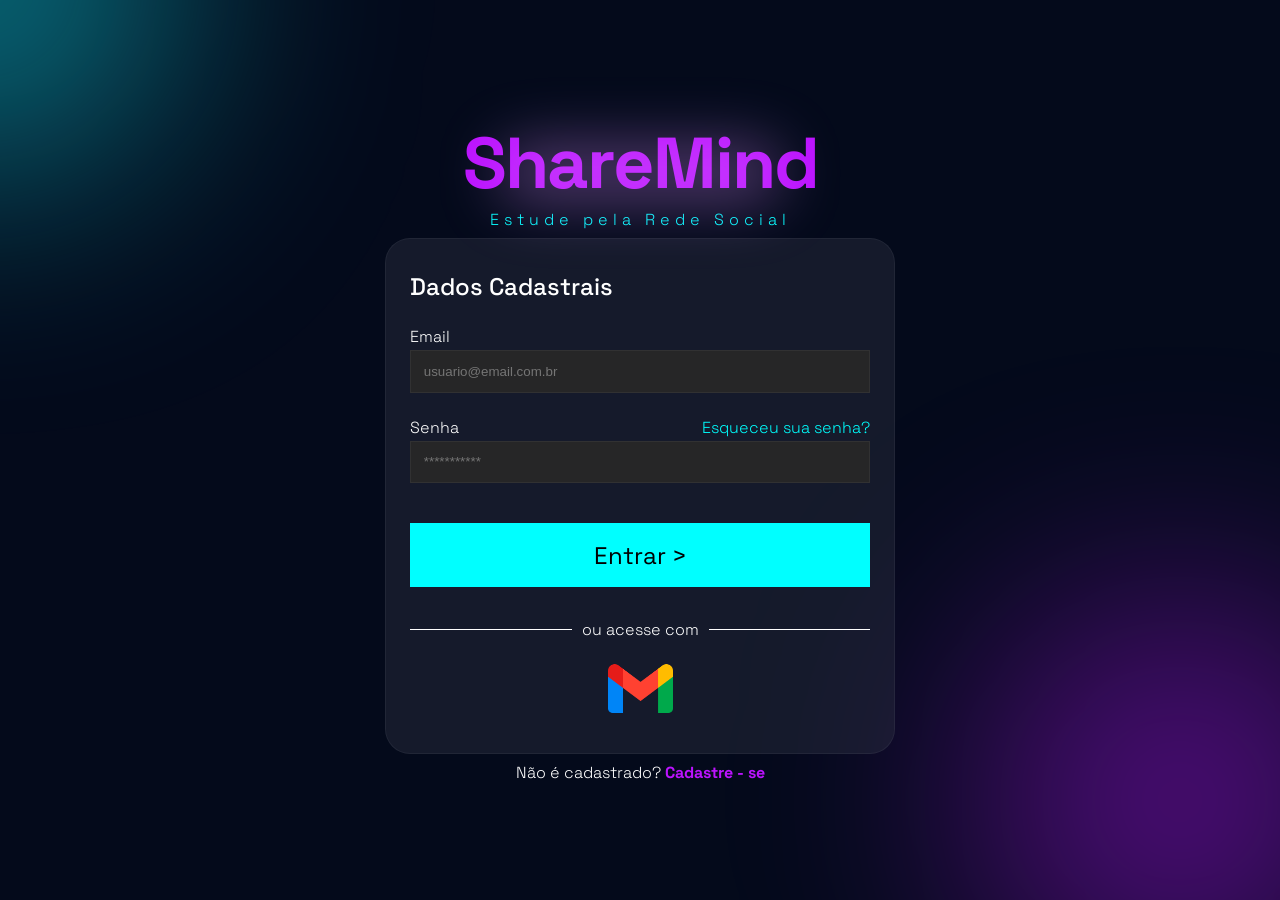
==== index.html @ a0105c67 "criaçao Page e Css ( Cadastro e Feed )" ====
<!DOCTYPE html>
<html lang="pt-br">
<head>
    <meta charset="UTF-8">
    <meta name="viewport" content="width=device-width, initial-scale=1.0">
    <!-- fonts -->
    <link href="https://fonts.googleapis.com/css2?family=Space+Grotesk:wght@300;400;500;600;700&family=Manrope:wght@300;400;500;600;700&display=swap" rel="stylesheet" >
    
    <!-- css -->
    <link rel="stylesheet" href="css/style.css">
    <title>Miet - Estude pela Rede Social</title>
</head>
<body>
    <!-- balls BG -->
    <div class="balls">
        <div class="ball"></div>
        <div class="ball"></div>
    </div>
    
    <!-- MAIN -->
    <main class="login_container">
        <header class="login_header">
            <div class="neon_title">
            </div>
            <h1 class="login_title">ShareMind</h1>
            <h4 class="login_subtitle">Estude pela Rede Social</h4>
        </header>
        <section class="login_box">
            <!-- Fromulário -->
            <form class="login_form" action="#" method="post">
                <h2>Dados Cadastrais</h2>
                <div class="field">
                    <label for="nome">Email</label>
                    <input type="text" id="email" name="email" placeholder="usuario@email.com.br" required>
                </div>
                
                <div class="field">
                    <div class="field_password">
                        <label for="senha">Senha</label>
                        <a href="#">Esqueceu sua senha?</a>
                    </div>
                    <input type="password" id="senha" name="senha" placeholder="***********" required>
                </div>
                
                <button class="login_btn" type="submit">Entrar ></button>
            </form>
            
            <div class="login_footer">
                <div class="divisor">
                    <p> ou acesse com </p>
                </div>

                <figure class="access_gmail">
                    <img src="assets/icons/gmail.png" alt="link para conexão via Gmail">
                </figure>
            </div>
        </section>
        <h4>Não é cadastrado? <span><a href="pages/cadastro.html">Cadastre - se</a></span></h4>
    </main>
    
</body>
</html>
---- css/style.css ----
:root {
    /* cores */
    --primary_color: #BC13FE;
    --secondary_color: #00FFFF;
    --neutral_color: #040a1b; /* alterei achei melhor */
    --cards_color: #1A191B;
    --borderCards_color: rgb(255 255 255 / 0.05);
    --cell_color: #262627;
    --light_color: #ffffff;
    --teste: #050A18;

    --fontPrimary: "Space Grotesk", sans-serif;
}



* {
    margin: 0;
    padding: 0;
    box-sizing: border-box;
    text-decoration: none;

}

body {
    background-color: var(--neutral_color);
    position: relative;
    color: #ffffff;
    font-family: var(--fontPrimary);
    z-index: 2;
}

.balls {
    position: fixed;
    inset: 0;
    overflow: hidden;
    width: 100%;
    height: 100%;
    z-index: -1;


    & .ball {
        position: absolute;
        width: 400px;
        height: 400px;
        border-radius: 50%;
        filter: blur(120px);
        opacity: 1;
        animation: moveBalls 10s ease infinite alternate;
    transition: transform 3s ease-in-out;
        
        &:nth-child(1) {
            background-color: #0ff0fc74;
            /* background-color: #bb13fe6f; */
            top: -220px;
            left: -220px;
            z-index: 0;
            animation-duration: 18s;

        }
        &:nth-child(2) {
            background-color: #bb13fe6f;
            /* background-color: #0ff0fc74; */
            bottom: -100px;
            right: -100px;
            z-index: 0;
            animation-duration: 25s;
        }
    }
}

@keyframes moveBalls {
    0% {
        transform: translate(0, 0);
    }
    25% {
        transform: translate(200px, -150px);
    }
    50% {
        transform: translate(-150px, 200px);
    }
    75% {
        transform: translate(300px, 100px);
    }
    100% {
        transform: translate(-200px, -100px);
    }
}

/* ======================================================================================
                                        Page LOGIN
========================================================================================*/

.login_container {
    display: flex;
    flex-direction: column;
    align-items: center;
    justify-content: center;
    position: relative;
    gap: 0.5rem;
    min-height: 100vh;
    
    .login_header {
        text-align: center;
        position: relative;

        .neon_title {
            position: absolute;
            margin: 30px auto;
            
            width: 80%;
            height: 60px;
            inset: -4px;
            background-color: rgba(221, 142, 255, 0.349);
            filter: blur(30px);
            border-radius: 60px;
            opacity: 1;
            transition: all 0.4s ease-in-out;

            &:hover {
                opacity: 1;
                transform: scale(1.3);
                background-color: rgba(221, 142, 255, 0.458);

            }
        }
        
        .login_title {
            color: var(--primary_color);
            font-size: 4.5rem;
            z-index: 1;
            font-family: "Space Grotesk", sans-serif;
            letter-spacing: -2px;
        }
        .login_subtitle {
            color: var(--secondary_color);
            font-size: 1rem;
            font-weight: lighter;
            letter-spacing: 5px;
        }

    }
    .login_box {
        width: 85%;
        background-color: #2f34446b;
        border: 1px solid var(--borderCards_color);
        border-radius: 25px;
        display: flex;
        flex-direction: column;
        padding: 2rem 1.5rem;
        font-weight: lighter;
        

        .login_form {
            display: flex;
            flex-direction: column;
            gap: 1.5rem;
            border: none;
            font-weight: lighter;

            h2 {
                color: var(--light_color);
                font-weight: 500;
                
            }
    
            .field {
                width: 100%;
                display: flex;
                flex-direction: column;
                justify-content: space-between;
                gap: 0.2rem;

                input {
                    padding: .8rem;
                    border: 1px solid var(--borderCards_color);
                    /* border-radius: 1rem; */
                    background-color: var(--cell_color);
                    color: #4848498e;
                    
                }
                
                .field_password {
                    display: flex;
                    justify-content: space-between;
                    gap: 0.5rem;
    
                    a {
                        color: var(--secondary_color);
                    }
    
    
                }
            }
            .login_btn {
                font-size: 1.5rem;
                font-family: var(--fontPrimary) ;
                height: 4rem;
                margin-top: 1rem;
                background-color: var(--secondary_color);
                border: none;
            }

        }
        .login_footer {
            margin-top: 2rem;
            width: 100%;
            .divisor {
                display: flex;
                align-items: center;
                gap: 10px;

                
                &::before, &::after {
                    content: "";
                    height: 1px;   
                    flex: 1;
                    background-color: var(--light_color)
                }

                p {
                    margin: 0;
                }
            }

            .access_gmail {
                margin-top: 1rem;
                display: flex;
                align-items: center;
                justify-content: center;
                width: 100%;

                img {
                    width: 65px;
                    height: 65px;
                }
            }
        }
    }
    h4 {
        font-weight: lighter;
        
        span a {
            color: var(--primary_color);
            font-weight: 700;

        }
    }
}

/* ======================================================================================
                                    RESPONSIVE Page LOGIN
========================================================================================*/
@media (min-width: 768px) {
    .login_container {
        max-width: 600px;
        width: 100%;
        margin: 0 auto;
    }
}
/* ======================================================================================== */
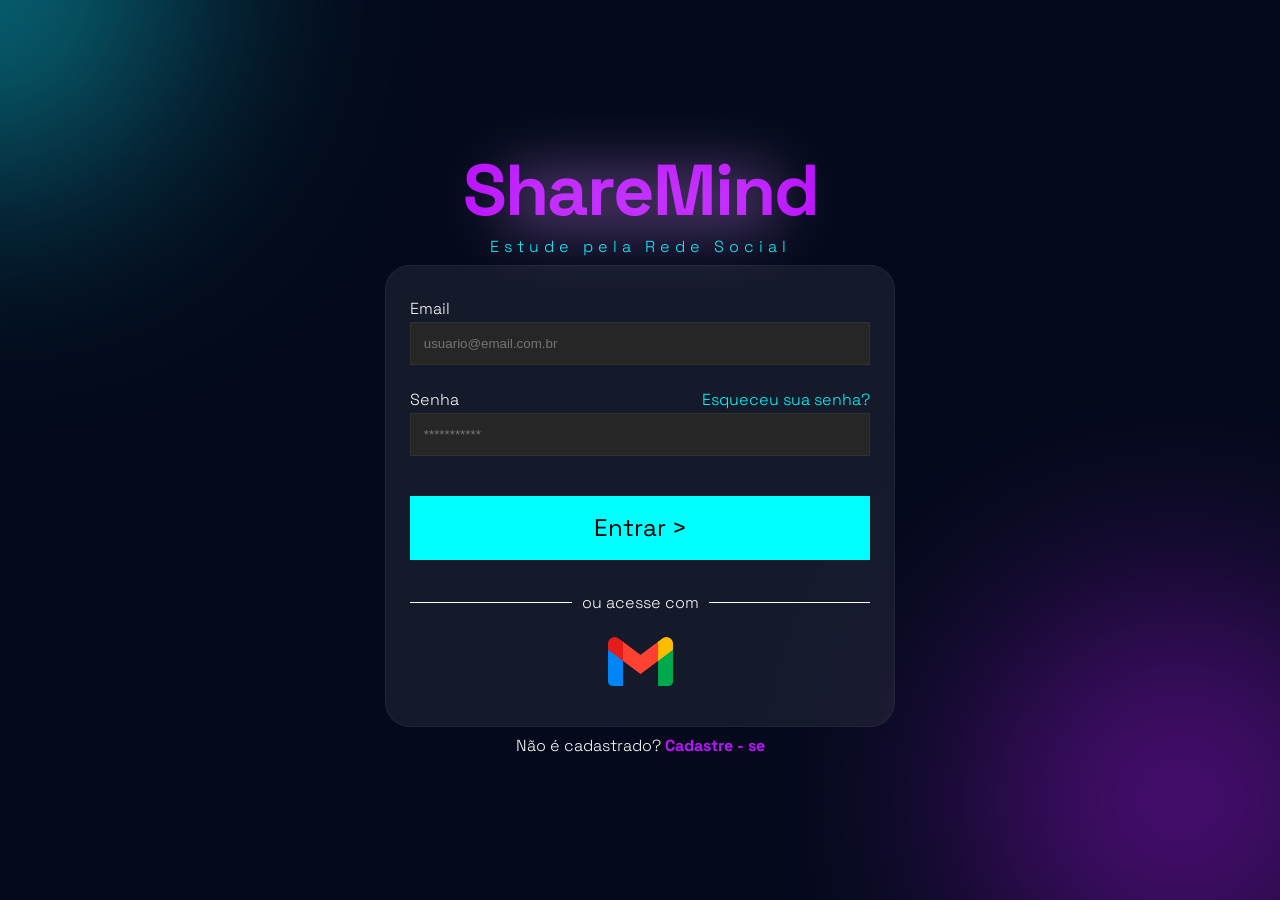
==== commit 4daf58c7: "implementação Page Cadastro v1" ====
--- a/index.html
+++ b/index.html
@@ -26,9 +26,9 @@
             <h4 class="login_subtitle">Estude pela Rede Social</h4>
         </header>
         <section class="login_box">
-            <!-- Fromulário -->
+            <!-- Formulário -->
             <form class="login_form" action="#" method="post">
-                <h2>Dados Cadastrais</h2>
+
                 <div class="field">
                     <label for="nome">Email</label>
                     <input type="text" id="email" name="email" placeholder="usuario@email.com.br" required>
--- a/css/style.css
+++ b/css/style.css
@@ -90,7 +90,6 @@
 /* ======================================================================================
                                         Page LOGIN
 ========================================================================================*/
-
 .login_container {
     display: flex;
     flex-direction: column;
@@ -200,8 +199,8 @@
                 background-color: var(--secondary_color);
                 border: none;
             }
-
-        }
+        }
+        
         .login_footer {
             margin-top: 2rem;
             width: 100%;
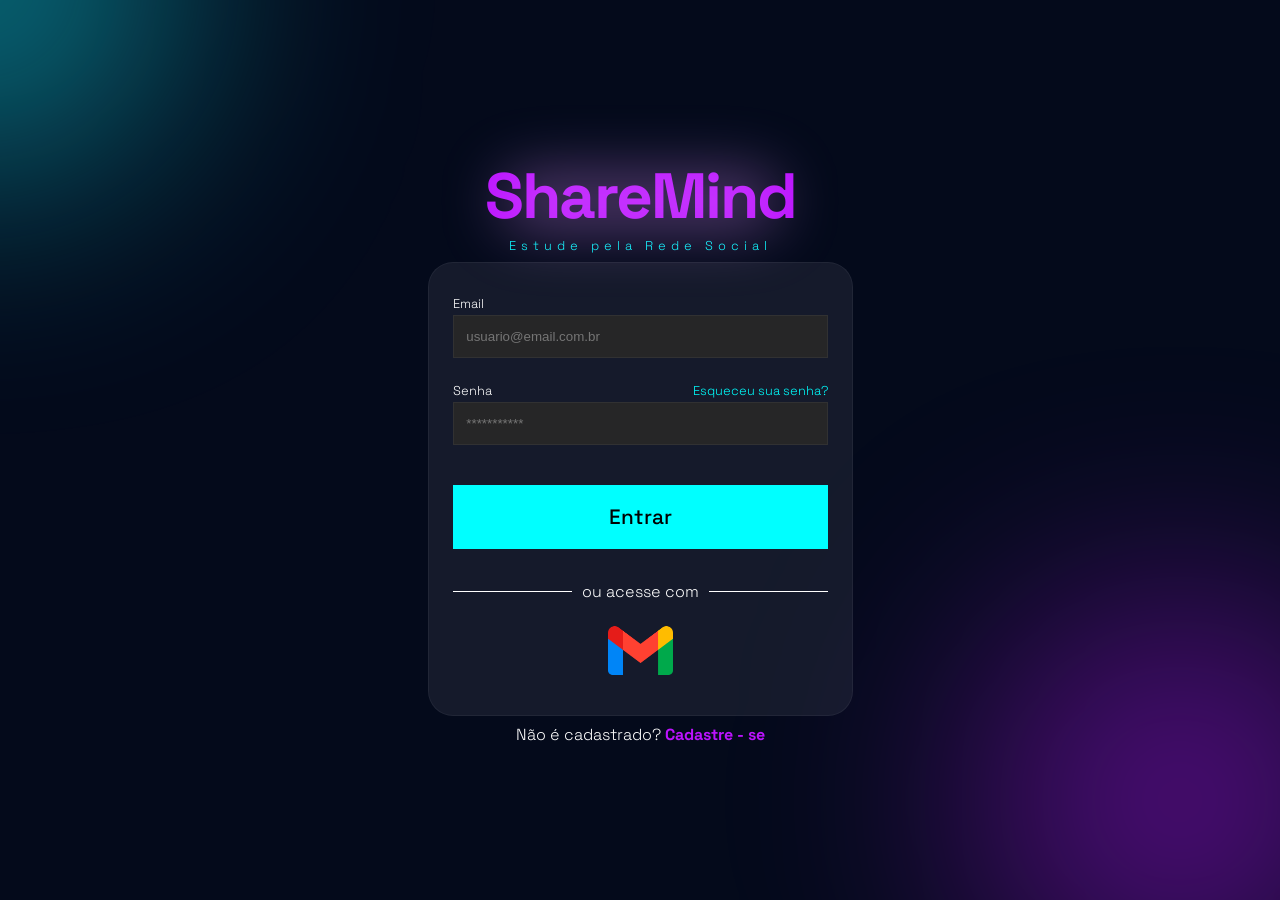
==== commit 9721e75b: "arrowBack e ajustes container" ====
--- a/index.html
+++ b/index.html
@@ -19,6 +19,7 @@
     
     <!-- MAIN -->
     <main class="login_container">
+        
         <header class="login_header">
             <div class="neon_title">
             </div>
@@ -42,7 +43,7 @@
                     <input type="password" id="senha" name="senha" placeholder="***********" required>
                 </div>
                 
-                <button class="login_btn" type="submit">Entrar ></button>
+                <button class="login_btn" type="submit">Entrar</button>
             </form>
             
             <div class="login_footer">
--- a/css/style.css
+++ b/css/style.css
@@ -99,15 +99,16 @@
     gap: 0.5rem;
     min-height: 100vh;
     
+
     .login_header {
         text-align: center;
         position: relative;
 
         .neon_title {
             position: absolute;
-            margin: 30px auto;
+            margin: 20px auto;
             
-            width: 80%;
+            width: 90%;
             height: 60px;
             inset: -4px;
             background-color: rgba(221, 142, 255, 0.349);
@@ -118,7 +119,8 @@
 
             &:hover {
                 opacity: 1;
-                transform: scale(1.3);
+                transform: scale(1.2);
+                filter: blur(40px);
                 background-color: rgba(221, 142, 255, 0.458);
 
             }
@@ -126,14 +128,14 @@
         
         .login_title {
             color: var(--primary_color);
-            font-size: 4.5rem;
+            font-size: 4rem;
             z-index: 1;
             font-family: "Space Grotesk", sans-serif;
             letter-spacing: -2px;
         }
         .login_subtitle {
             color: var(--secondary_color);
-            font-size: 1rem;
+            font-size: .8rem;
             font-weight: lighter;
             letter-spacing: 5px;
         }
@@ -169,6 +171,7 @@
                 flex-direction: column;
                 justify-content: space-between;
                 gap: 0.2rem;
+                font-size: .8rem;
 
                 input {
                     padding: .8rem;
@@ -192,7 +195,8 @@
                 }
             }
             .login_btn {
-                font-size: 1.5rem;
+                font-size: 1.3rem;
+                font-weight: 500;
                 font-family: var(--fontPrimary) ;
                 height: 4rem;
                 margin-top: 1rem;
@@ -252,7 +256,7 @@
 ========================================================================================*/
 @media (min-width: 768px) {
     .login_container {
-        max-width: 600px;
+        max-width: 500px;
         width: 100%;
         margin: 0 auto;
     }
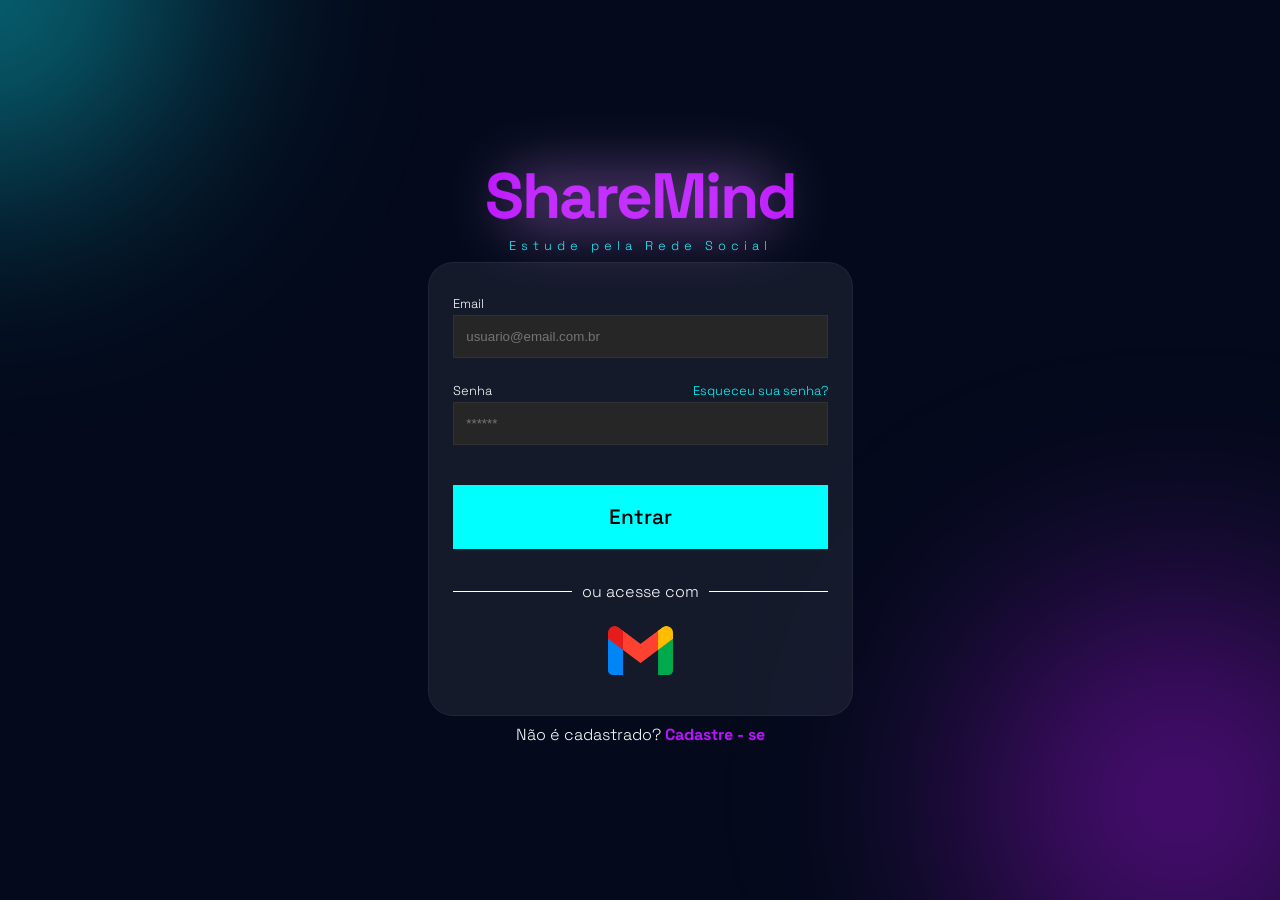
==== commit 22002356: "criaçao arq auth.js e api.js" ====
--- a/index.html
+++ b/index.html
@@ -7,8 +7,8 @@
     <link href="https://fonts.googleapis.com/css2?family=Space+Grotesk:wght@300;400;500;600;700&family=Manrope:wght@300;400;500;600;700&display=swap" rel="stylesheet" >
     
     <!-- css -->
-    <link rel="stylesheet" href="css/style.css">
-    <title>Miet - Estude pela Rede Social</title>
+    <link rel="stylesheet" href="css/global.css">
+    <title>ShareMind - Estude pela Rede Social</title>
 </head>
 <body>
     <!-- balls BG -->
@@ -28,7 +28,7 @@
         </header>
         <section class="login_box">
             <!-- Formulário -->
-            <form class="login_form" action="#" method="post">
+            <form id="login_form" class="login_form" action="#" method="post">
 
                 <div class="field">
                     <label for="nome">Email</label>
@@ -40,10 +40,10 @@
                         <label for="senha">Senha</label>
                         <a href="#">Esqueceu sua senha?</a>
                     </div>
-                    <input type="password" id="senha" name="senha" placeholder="***********" required>
+                    <input type="password" id="senha" name="senha" placeholder="******" required>
                 </div>
                 
-                <button class="login_btn" type="submit">Entrar</button>
+                <button id="login_btn" class="login_btn" type="submit">Entrar</button>
             </form>
             
             <div class="login_footer">
@@ -56,7 +56,7 @@
                 </figure>
             </div>
         </section>
-        <h4>Não é cadastrado? <span><a href="pages/cadastro.html">Cadastre - se</a></span></h4>
+        <h4>Não é cadastrado? <span><a href="pages/cad.html">Cadastre - se</a></span></h4>
     </main>
     
 </body>
--- a/css/global.css
+++ b/css/global.css
@@ -0,0 +1,265 @@
+:root {
+    /* cores */
+    --primary_color: #BC13FE;
+    --primaryLight_color: rgba(221, 142, 255, 0.458);
+    --secondary_color: #00FFFF;
+    --secondaryLight_color: #0ff0fc74;
+    --neutral_color: #040a1b; /* alterei achei melhor */
+    --cards_color: #1A191B;
+    --borderCards_color: rgb(255 255 255 / 0.05);
+    --cell_color: #262627;
+    --light_color: #ffffff;
+    --teste: #050A18;
+
+    --fontPrimary: "Space Grotesk", sans-serif;
+}
+
+
+
+* {
+    margin: 0;
+    padding: 0;
+    box-sizing: border-box;
+    text-decoration: none;
+
+}
+
+body {
+    background-color: var(--neutral_color);
+    position: relative;
+    color: #ffffff;
+    font-family: var(--fontPrimary);
+    z-index: 2;
+}
+
+.balls {
+    position: fixed;
+    inset: 0;
+    overflow: hidden;
+    width: 100%;
+    height: 100%;
+    z-index: -1;
+
+
+    & .ball {
+        position: absolute;
+        width: 400px;
+        height: 400px;
+        border-radius: 50%;
+        filter: blur(120px);
+        opacity: 1;
+        animation: moveBalls 10s ease infinite alternate;
+    transition: transform 3s ease-in-out;
+        
+        &:nth-child(1) {
+            background-color: #0ff0fc74;
+            /* background-color: #bb13fe6f; */
+            top: -220px;
+            left: -220px;
+            z-index: 0;
+            animation-duration: 18s;
+
+        }
+        &:nth-child(2) {
+            background-color: #bb13fe6f;
+            /* background-color: #0ff0fc74; */
+            bottom: -100px;
+            right: -100px;
+            z-index: 0;
+            animation-duration: 25s;
+        }
+    }
+}
+
+@keyframes moveBalls {
+    0% {
+        transform: translate(0, 0);
+    }
+    25% {
+        transform: translate(200px, -150px);
+    }
+    50% {
+        transform: translate(-150px, 200px);
+    }
+    75% {
+        transform: translate(300px, 100px);
+    }
+    100% {
+        transform: translate(-200px, -100px);
+    }
+}
+
+/* ======================================================================================
+                                        Page LOGIN
+========================================================================================*/
+.login_container {
+    display: flex;
+    flex-direction: column;
+    align-items: center;
+    justify-content: center;
+    position: relative;
+    gap: 0.5rem;
+    min-height: 100vh;
+    
+
+    .login_header {
+        text-align: center;
+        position: relative;
+
+        .neon_title {
+            position: absolute;
+            margin: 20px auto;
+            
+            width: 90%;
+            height: 60px;
+            inset: -4px;
+            background-color: rgba(221, 142, 255, 0.349);
+            filter: blur(30px);
+            border-radius: 60px;
+            opacity: 1;
+            transition: all 0.4s ease-in-out;
+
+            &:hover {
+                opacity: 1;
+                transform: scale(1.2);
+                filter: blur(40px);
+                background-color: rgba(221, 142, 255, 0.458);
+
+            }
+        }
+        
+        .login_title {
+            color: var(--primary_color);
+            font-size: 4rem;
+            z-index: 1;
+            font-family: "Space Grotesk", sans-serif;
+            letter-spacing: -2px;
+        }
+        .login_subtitle {
+            color: var(--secondary_color);
+            font-size: .8rem;
+            font-weight: lighter;
+            letter-spacing: 5px;
+        }
+
+    }
+    .login_box {
+        width: 85%;
+        background-color: #2f34446b;
+        border: 1px solid var(--borderCards_color);
+        border-radius: 25px;
+        display: flex;
+        flex-direction: column;
+        padding: 2rem 1.5rem;
+        font-weight: lighter;
+        
+
+        .login_form {
+            display: flex;
+            flex-direction: column;
+            gap: 1.5rem;
+            border: none;
+            font-weight: lighter;
+
+            h2 {
+                color: var(--light_color);
+                font-weight: 500;
+                
+            }
+    
+            .field {
+                width: 100%;
+                display: flex;
+                flex-direction: column;
+                justify-content: space-between;
+                gap: 0.2rem;
+                font-size: .8rem;
+
+                input {
+                    padding: .8rem;
+                    border: 1px solid var(--borderCards_color);
+                    background-color: var(--cell_color);
+                    color: var(--secondary_color);
+                    
+                }
+                
+                .field_password {
+                    display: flex;
+                    justify-content: space-between;
+                    gap: 0.5rem;
+    
+                    a {
+                        color: var(--secondary_color);
+                    }
+    
+    
+                }
+            }
+            .login_btn {
+                font-size: 1.3rem;
+                font-weight: 500;
+                font-family: var(--fontPrimary) ;
+                height: 4rem;
+                margin-top: 1rem;
+                background-color: var(--secondary_color);
+                border: none;
+            }
+        }
+        
+        .login_footer {
+            margin-top: 2rem;
+            width: 100%;
+            .divisor {
+                display: flex;
+                align-items: center;
+                gap: 10px;
+
+                
+                &::before, &::after {
+                    content: "";
+                    height: 1px;   
+                    flex: 1;
+                    background-color: var(--light_color)
+                }
+
+                p {
+                    margin: 0;
+                }
+            }
+
+            .access_gmail {
+                margin-top: 1rem;
+                display: flex;
+                align-items: center;
+                justify-content: center;
+                width: 100%;
+
+                img {
+                    width: 65px;
+                    height: 65px;
+                }
+            }
+        }
+    }
+    h4 {
+        font-weight: lighter;
+        
+        span a {
+            color: var(--primary_color);
+            font-weight: 700;
+
+        }
+    }
+}
+
+/* ======================================================================================
+                                    RESPONSIVE Page LOGIN
+========================================================================================*/
+@media (min-width: 768px) {
+    .login_container {
+        max-width: 500px;
+        width: 100%;
+        margin: 0 auto;
+    }
+}
+/* ======================================================================================== */
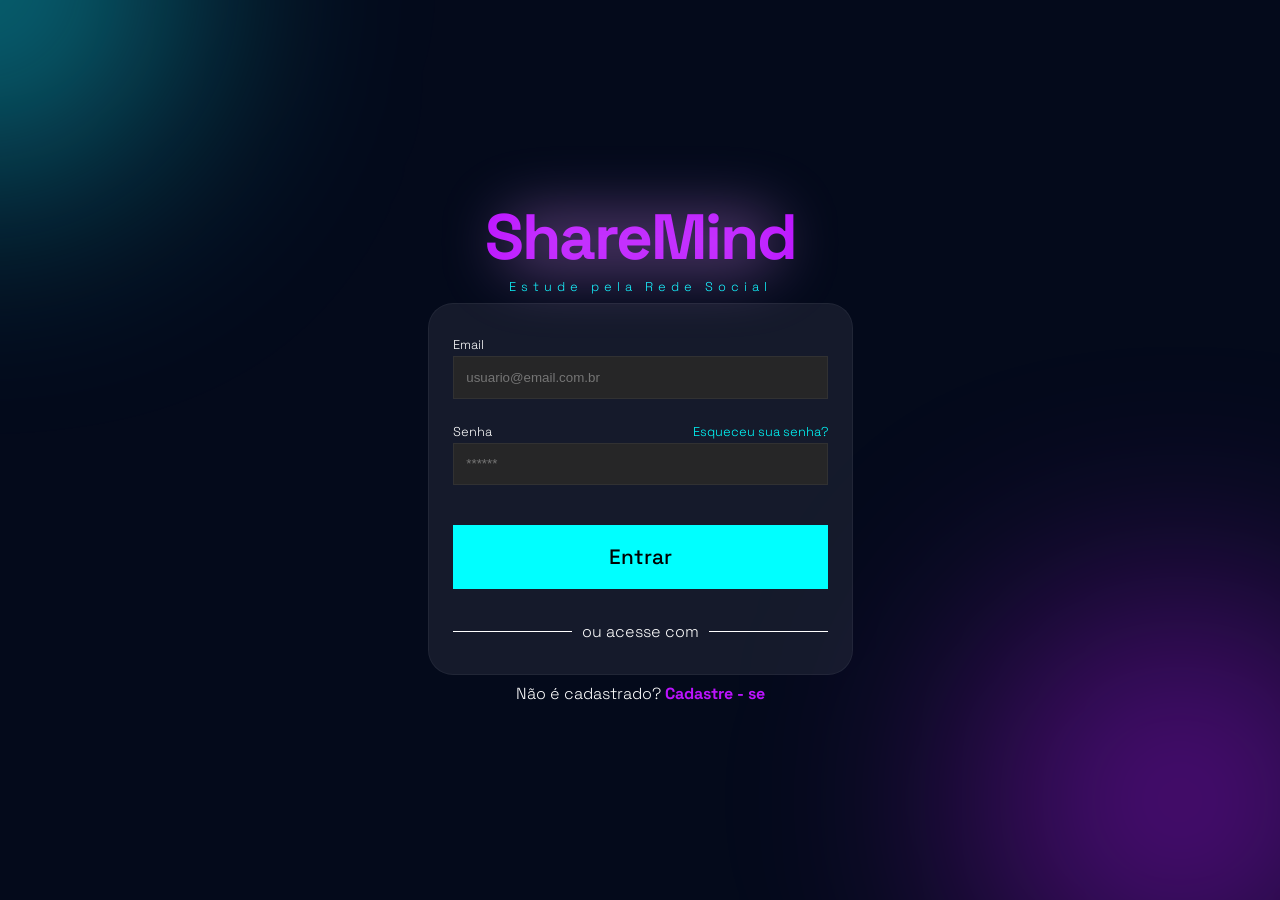
==== commit 67d30f4f: "AJUSTE entrada via google email" ====
--- a/index.html
+++ b/index.html
@@ -1,32 +1,42 @@
 <!DOCTYPE html>
 <html lang="pt-br">
+
 <head>
     <meta charset="UTF-8">
     <meta name="viewport" content="width=device-width, initial-scale=1.0">
+
     <!-- fonts -->
-    <link href="https://fonts.googleapis.com/css2?family=Space+Grotesk:wght@300;400;500;600;700&family=Manrope:wght@300;400;500;600;700&display=swap" rel="stylesheet" >
-    
+    <link
+        href="https://fonts.googleapis.com/css2?family=Space+Grotesk:wght@300;400;500;600;700&family=Manrope:wght@300;400;500;600;700&display=swap"
+        rel="stylesheet">
+
     <!-- css -->
     <link rel="stylesheet" href="css/global.css">
+
+    <!-- ✅ Google Identity (coloque no HEAD) -->
+    <script src="https://accounts.google.com/gsi/client" async defer></script>
+
     <title>ShareMind - Estude pela Rede Social</title>
 </head>
+
 <body>
     <!-- balls BG -->
     <div class="balls">
         <div class="ball"></div>
         <div class="ball"></div>
     </div>
-    
+
     <!-- MAIN -->
     <main class="login_container">
-        
+
         <header class="login_header">
-            <div class="neon_title">
-            </div>
+            <div class="neon_title"></div>
             <h1 class="login_title">ShareMind</h1>
             <h4 class="login_subtitle">Estude pela Rede Social</h4>
         </header>
+
         <section class="login_box">
+
             <!-- Formulário -->
             <form id="login_form" class="login_form" action="#" method="post">
 
@@ -34,7 +44,7 @@
                     <label for="nome">Email</label>
                     <input type="text" id="email" name="email" placeholder="usuario@email.com.br" required>
                 </div>
-                
+
                 <div class="field">
                     <div class="field_password">
                         <label for="senha">Senha</label>
@@ -42,22 +52,52 @@
                     </div>
                     <input type="password" id="senha" name="senha" placeholder="******" required>
                 </div>
-                
+
                 <button id="login_btn" class="login_btn" type="submit">Entrar</button>
             </form>
-            
+
             <div class="login_footer">
                 <div class="divisor">
                     <p> ou acesse com </p>
                 </div>
 
-                <figure class="access_gmail">
-                    <img src="assets/icons/gmail.png" alt="link para conexão via Gmail">
-                </figure>
+                <!--  CONFIG GOOGLE -->
+                <div id="g_id_onload"
+                    data-client_id="794442169204-a58dmkj68697or75rh620mtp2t7qljsr.apps.googleusercontent.com"
+                    data-callback="handleCredentialResponse"
+                    data-auto_select="false">
+                </div>
+
+                <!--  BOTÃO GOOGLE -->
+                <div class="g_id_signin"
+                    data-type="standard"
+                    data-size="large"
+                    data-theme="filled_black"
+                    data-text="continue_with"
+                    data-shape="pill">
+                </div>
+
             </div>
         </section>
+
         <h4>Não é cadastrado? <span><a href="pages/cad.html">Cadastre - se</a></span></h4>
     </main>
-    
+
+    <!-- SCRIPT FINAL -->
+    <script>
+        function handleCredentialResponse(response) {
+            const token = response.credential;
+
+            console.log("Login Google OK", token);
+
+            // salva login simples
+            localStorage.setItem("google_token", token);
+
+            // redireciona direto pro feed
+            window.location.href = "pages/feed.html";
+        }
+    </script>
+
 </body>
+
 </html>
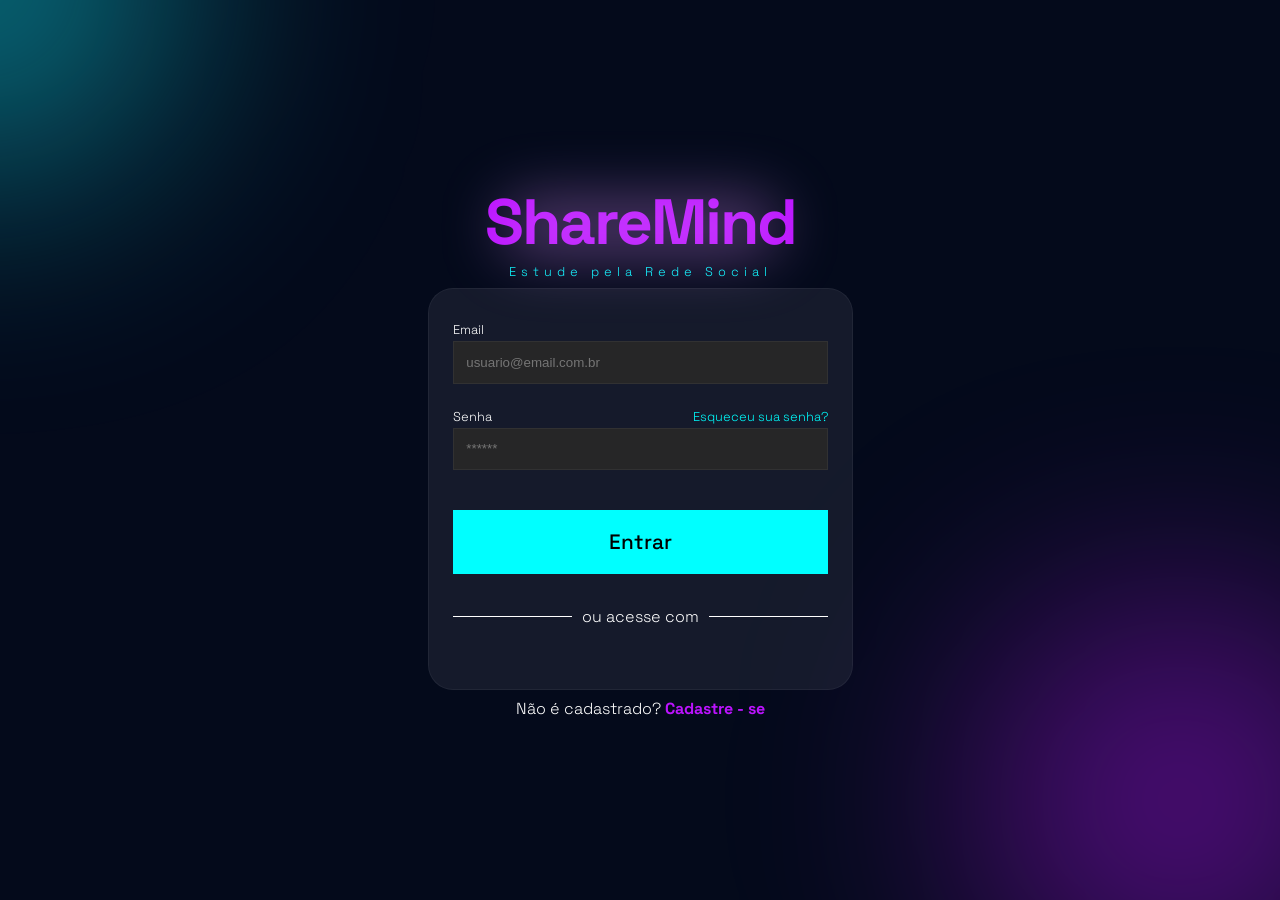
==== commit 2d315975: "ajuste google botao" ====
--- a/index.html
+++ b/index.html
@@ -13,13 +13,23 @@
     <!-- css -->
     <link rel="stylesheet" href="css/global.css">
 
-    <!-- ✅ Google Identity (coloque no HEAD) -->
+    <!--  Google Identity -->
     <script src="https://accounts.google.com/gsi/client" async defer></script>
 
     <title>ShareMind - Estude pela Rede Social</title>
+
+    <style>
+        /* ajuste específico do botão Google */
+        .google_login_wrapper {
+            margin-top: 30px; /* controla o quanto desce */
+            display: flex;
+            justify-content: center;
+        }
+    </style>
 </head>
 
 <body>
+
     <!-- balls BG -->
     <div class="balls">
         <div class="ball"></div>
@@ -61,20 +71,22 @@
                     <p> ou acesse com </p>
                 </div>
 
-                <!--  CONFIG GOOGLE -->
+                <!-- CONFIG GOOGLE -->
                 <div id="g_id_onload"
                     data-client_id="794442169204-a58dmkj68697or75rh620mtp2t7qljsr.apps.googleusercontent.com"
                     data-callback="handleCredentialResponse"
                     data-auto_select="false">
                 </div>
 
-                <!--  BOTÃO GOOGLE -->
-                <div class="g_id_signin"
-                    data-type="standard"
-                    data-size="large"
-                    data-theme="filled_black"
-                    data-text="continue_with"
-                    data-shape="pill">
+                <!-- WRAPPER COM ESPAÇAMENTO -->
+                <div class="google_login_wrapper">
+                    <div class="g_id_signin"
+                        data-type="standard"
+                        data-size="large"
+                        data-theme="filled_black"
+                        data-text="continue_with"
+                        data-shape="pill">
+                    </div>
                 </div>
 
             </div>
@@ -83,17 +95,15 @@
         <h4>Não é cadastrado? <span><a href="pages/cad.html">Cadastre - se</a></span></h4>
     </main>
 
-    <!-- SCRIPT FINAL -->
+    <!-- SCRIPT -->
     <script>
         function handleCredentialResponse(response) {
             const token = response.credential;
 
             console.log("Login Google OK", token);
 
-            // salva login simples
             localStorage.setItem("google_token", token);
 
-            // redireciona direto pro feed
             window.location.href = "pages/feed.html";
         }
     </script>
